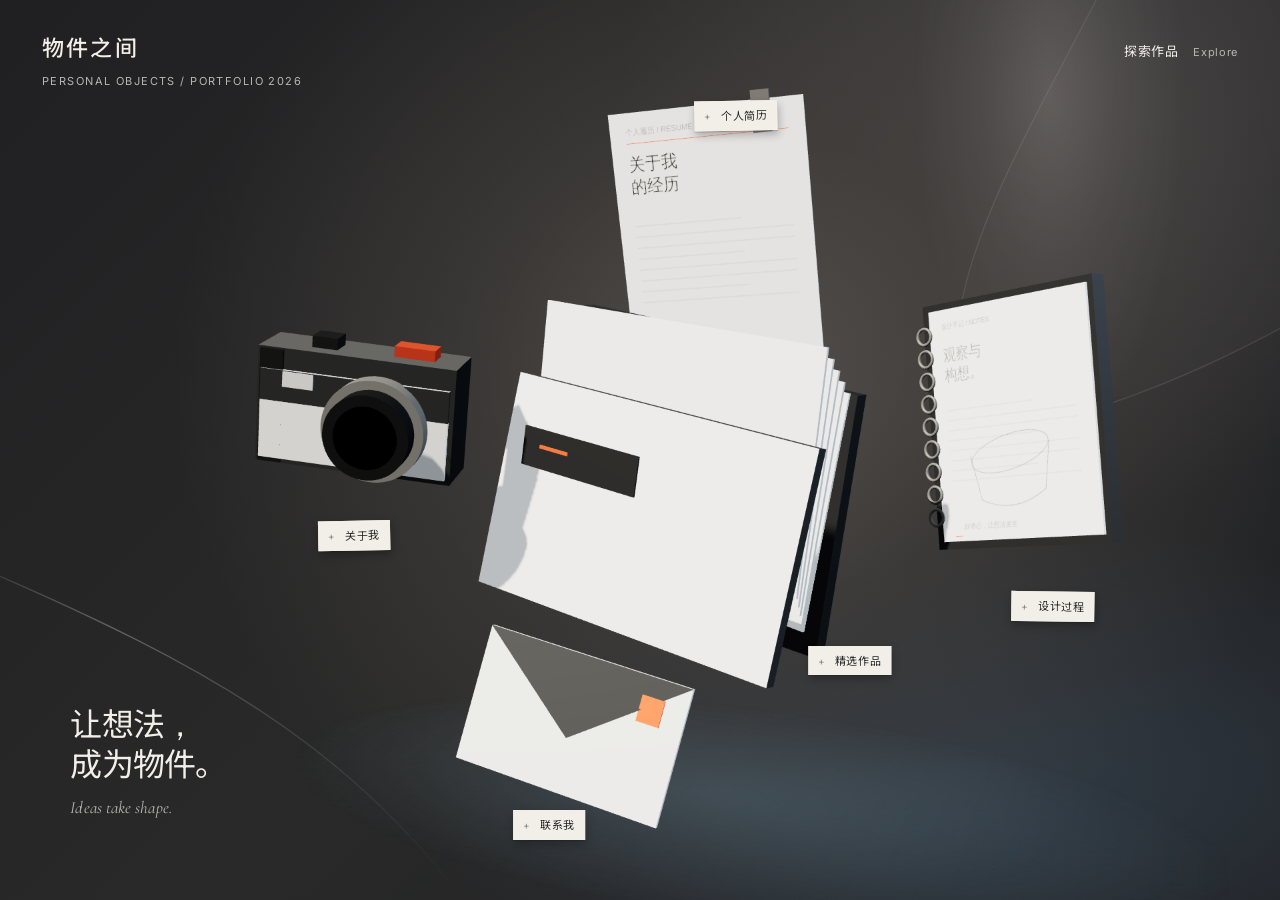
==== index-black.html @ af794c5e "统一蓝黑双主题详情页双栏布局与物件转场，保留首页" ====
<!doctype html><html lang="zh-CN"><head><meta charset="UTF-8"><meta name="viewport" content="width=device-width,initial-scale=1"><title>物件之间 · 工业设计作品集</title><link rel="stylesheet" href="style-black.css"><link rel="stylesheet" href="details.css"></head><body><div class="grain"></div><header><a href="#" id="home">物件之间<span>PERSONAL OBJECTS / PORTFOLIO 2026</span></a><button id="index">探索作品 <small lang="en">Explore</small></button></header><main><div class="intro"><h1>让想法，<br>成为物件。</h1><p class="title-en" lang="en">Ideas take shape.</p></div><div id="scene" aria-label="可探索的三维物件场景"></div><div id="labels"></div><aside id="panel" aria-hidden="true"><button id="close" aria-label="返回物件场景">返回 ×</button><p id="kicker"></p><h2 id="title"></h2><div id="content"></div><p class="prototype-note">交互原型 · 内容待完善 / INTERACTION STUDY</p></aside></main><div id="error" hidden>3D 场景暂不可用，请使用底部导航浏览。</div><script src="three.min.js"></script><script src="app-black.js"></script><script src="details.js"></script></body></html>
---- style-black.css ----
@import url('./noto-sans-sc.css');
@import url('./cormorant-garamond.css');
@import url('./inter.css');

:root{font-family:Inter,'Noto Sans SC',sans-serif;color:#f4f7f9;background:#7694ac;font-synthesis:none}*{box-sizing:border-box}body{margin:0;min-height:100svh;overflow:hidden;background:radial-gradient(ellipse at 62% 82%,#c3d0d5 0%,#8fa8b9 35%,#577e9f 75%,#335e81 100%)}button,a{-webkit-tap-highlight-color:transparent}button{font:inherit;color:inherit;cursor:pointer}button:focus-visible,a:focus-visible{outline:2px solid white;outline-offset:7px}header{position:absolute;z-index:5;inset:32px 42px auto;display:flex;justify-content:space-between;align-items:start}header a{font-size:14px;letter-spacing:.12em;color:inherit;text-decoration:none;font-weight:bold}header a span{display:block;font-size:12px;font-weight:normal;letter-spacing:.14em;margin-top:9px;opacity:.7}header button{background:none;border:1px solid #ffffff65;border-radius:30px;padding:11px 20px;font-size:13px}.intro{position:absolute;left:8%;top:29%;z-index:2;pointer-events:none;transition:opacity .45s,transform .7s}.eyebrow{font-size:11px;letter-spacing:.2em;opacity:.72}h1{font-family:'Noto Sans SC',sans-serif;font-size:clamp(64px,7.5vw,120px);font-weight:normal;letter-spacing:-.065em;line-height:.94;margin:26px 0}h1 em{font-weight:normal}.desc{font-size:14px;line-height:1.9;opacity:.8}.note{display:block;font-family:'Noto Sans SC',sans-serif;font-style:italic;font-size:17px;transform:rotate(-8deg);margin:40px 0 0 70px;color:#e8f1f6}.intro svg{width:140px;height:60px;margin-left:190px;fill:none;stroke:#e6edf3;stroke-width:1.1}#scene{position:absolute;inset:0}canvas{display:block;width:100%;height:100%}.grain{position:fixed;inset:0;z-index:8;opacity:.035;pointer-events:none;background-image:url("data:image/svg+xml,%3Csvg%20viewBox%3D'0%200%20160%20160'%20xmlns%3D'http%3A%2F%2Fwww.w3.org%2F2000%2Fsvg'%3E%3Cfilter%20id%3D'n'%3E%3CfeTurbulence%20type%3D'fractalNoise'%20baseFrequency%3D'.8'%20numOctaves%3D'3'%20stitchTiles%3D'stitch'%2F%3E%3C%2Ffilter%3E%3Cpath%20fill%3D'%23fff'%20filter%3D'url(%23n)'%20opacity%3D'.6'%20d%3D'M0%200h160v160H0z'%2F%3E%3C%2Fsvg%3E")}.hint{position:absolute;bottom:106px;left:60%;transform:translateX(-50%);font-size:12px;letter-spacing:.08em;opacity:.7;white-space:nowrap}footer{position:absolute;bottom:27px;left:42px;right:42px;display:flex;align-items:end;justify-content:space-between;font-size:11px;line-height:1.6;letter-spacing:.05em;z-index:4}footer>span:last-child{text-align:right}nav{display:flex;gap:25px}nav button{background:transparent;border:0;font-size:13px;padding:8px 0;opacity:.8}nav button:hover{opacity:1}#labels{position:absolute;inset:0;pointer-events:none}.object-label{position:absolute;pointer-events:auto;background:#f3f4efed;color:#344554;border:0;padding:7px 12px;border-radius:2px;font-size:12px;box-shadow:0 3px 12px #22415b12;transform:translate(-50%,0);white-space:nowrap;transition:opacity .3s,background .3s}.object-label:hover{background:white}.object-label:before{content:'+';margin-right:8px;color:#6b8090}#panel{position:absolute;z-index:6;top:17%;right:6%;width:34%;max-height:68%;overflow:auto;padding:32px;background:#f2f3ed;color:#35424d;box-shadow:0 25px 80px #173a4e1a;opacity:0;transform:translateY(25px);pointer-events:none;transition:opacity .45s .35s,transform .65s .25s}#panel[aria-hidden=false]{opacity:1;transform:none;pointer-events:auto}#close{float:right;border:0;background:none;color:#546472;font-size:13px;padding:0 0 10px 15px}#kicker{font-size:11px;letter-spacing:.15em;margin:4px 0 35px}h2{font:400 36px 'Noto Sans SC',sans-serif;letter-spacing:-.04em;margin:0 0 24px}#content{font-size:15px;line-height:1.9}#content p{margin:15px 0}#content a{color:#385f7c}#content .sample{border-top:1px solid #c8d0cf;padding:16px 0;font-size:16px}.sample small{display:block;font-size:12px;color:#76838a}.prototype-note{font-size:10px;letter-spacing:.1em;margin-top:35px;color:#89949a}.focused .intro{opacity:0;transform:translateX(-25px)}.focused .hint,.focused .object-label{opacity:0;pointer-events:none}#error{position:absolute;left:35%;top:50%;font-size:16px}@media(max-width:700px){header{inset:24px 22px auto}header button{font-size:11px;padding:9px 12px}header a{font-size:11px}.intro{left:8%;top:16%}.eyebrow{font-size:9px}h1{font-size:66px;margin:18px 0}.desc{font-size:12px}.note,.intro svg{display:none}footer{left:22px;right:22px;bottom:20px}footer>span{display:none}nav{width:100%;justify-content:space-between;gap:8px}nav button{font-size:12px}.hint{left:50%;bottom:80px;font-size:10px}.object-label{font-size:10px;padding:6px 8px}#panel{top:auto;bottom:75px;right:6%;width:88%;max-height:43%;padding:24px}h2{font-size:34px}#kicker{margin-bottom:20px}}@media(prefers-reduced-motion:reduce){*,*:before,*:after{transition-duration:.01ms!important}}



/* Editorial typography. Scene, camera and animation code remain unchanged. */
:root{--type-zh:'Noto Sans SC',sans-serif;--type-ui:Inter,'Noto Sans SC',sans-serif;--type-art:'Cormorant Garamond',serif}
header a{font-family:var(--type-zh);font-size:22px;font-weight:500;line-height:1.35;letter-spacing:.1em}
header a span{font-family:var(--type-ui);font-size:11px;font-weight:400;line-height:1.65;letter-spacing:.13em;margin-top:10px;opacity:1;color:#e2ebf0}
header button{font-family:var(--type-ui);font-size:13px;font-weight:400;letter-spacing:.055em;border:0;border-radius:0;padding:9px 0;background:transparent;color:#f4f7f9}
header button small{font-family:Inter,sans-serif;font-size:11px;letter-spacing:.06em;margin-left:10px;color:#e0e9ef}
.intro{top:25%}
.eyebrow{font-family:var(--type-zh);font-size:11px;font-weight:400;letter-spacing:.18em;line-height:1.8;opacity:1;color:#e0eaf1;margin:0 0 26px}
h1{font-family:var(--type-zh);font-size:clamp(56px,4.7vw,64px);font-weight:400;font-style:normal;letter-spacing:-.035em;line-height:1.25;margin:0;color:#f5f7f8}
.title-en{font-family:var(--type-art);font-size:32px;font-style:italic;font-weight:400;line-height:1.15;letter-spacing:.005em;margin:23px 0 28px;opacity:1;color:#f0f3f4}
.desc{font-family:var(--type-zh);font-size:14px;font-weight:400;line-height:1.85;letter-spacing:.025em;margin:0;opacity:1;color:#edf2f5}
.note{font-family:var(--type-zh);font-size:12px;font-weight:400;font-style:normal;letter-spacing:.12em;line-height:1.7;margin-top:34px;color:#e4edf3}
nav{gap:27px}nav button{font-family:var(--type-zh);font-size:13px;font-weight:400;line-height:1.6;letter-spacing:.055em;opacity:1;color:#f4f7f9}
nav small{display:block;font-family:Inter,sans-serif;font-size:11px;font-weight:500;line-height:1.5;letter-spacing:.06em;margin-top:5px;color:#dce6ed}
footer{bottom:23px}footer>span{font-family:var(--type-zh);font-size:11px;font-weight:400;line-height:1.8;letter-spacing:.055em;color:#ecf2f5}
footer>span span{font-family:Inter,sans-serif;font-size:10px;letter-spacing:.055em;color:#dce6ed}
.hint{font-family:var(--type-zh);font-size:11px;line-height:1.8;letter-spacing:.09em;opacity:1;color:#e7eef2;bottom:110px}
.object-label{font-family:var(--type-zh);font-size:12px;font-weight:400;line-height:1.6;letter-spacing:.085em;color:#39464d;padding:7px 11px;border-radius:0;background:linear-gradient(115deg,#f3f0e8,#eeeee7 60%,#f5f2e9);border:1px solid #faf8ed80;box-shadow:0 1px 1px #253b4820,1px 4px 9px #253b4815}
.object-label:nth-child(2n){rotate:-1.1deg}.object-label:nth-child(3n){rotate:.8deg}
.object-label:before{font-family:Inter,sans-serif;font-size:10px;font-weight:400;margin-right:9px;color:#6a747a}
.object-label:hover{background:#faf7ef;color:#26343d}
#close{font-family:var(--type-ui);font-size:13px;color:#475965}
#kicker{font-family:var(--type-ui);font-size:11px;font-weight:400;line-height:1.8;letter-spacing:.11em;color:#53616a}
h2{font-family:var(--type-zh);font-size:32px;font-weight:400;font-style:normal;line-height:1.4;letter-spacing:-.02em}
#content{font-family:var(--type-zh);font-size:14px;font-weight:400;line-height:1.85}.sample small{font-family:var(--type-ui);font-size:12px;color:#60717a}.prototype-note{font-family:var(--type-ui);font-size:10px;line-height:1.8;color:#62717a}
@media(max-width:700px){header a{font-size:20px}header a span{font-size:10px;letter-spacing:.07em}header button{font-size:12px}header button small{display:none}.intro{top:16%}.eyebrow{font-size:10px;margin-bottom:18px}h1{font-size:clamp(36px,8.7vw,52px);line-height:1.23;letter-spacing:-.035em}.title-en{font-size:28px;margin:15px 0 19px}.desc{font-size:14px;line-height:1.75}nav{gap:6px}nav button{font-size:12px;letter-spacing:.02em}nav small{font-size:10px;margin-top:3px}.object-label{font-size:11px;padding:6px 8px;letter-spacing:.045em}.hint{font-size:10px;bottom:88px}h2{font-size:28px}}
@media(min-width:701px) and (max-height:600px){header{top:24px}.intro{top:23%}.eyebrow{font-size:10px;margin-bottom:12px}h1{font-size:clamp(44px,4.5vw,56px);line-height:1.2}.title-en{font-size:28px;margin:15px 0 17px}.desc{font-size:14px;line-height:1.75}.note,.intro svg,.hint{display:none}footer{bottom:18px}#panel{top:20%;max-height:60%;padding:24px}#kicker{margin-bottom:18px}h2{font-size:29px}}


/* Object-led exhibition composition */
.intro{top:auto;bottom:9%;left:5.5%}h1,.intro h1{font-size:32px;line-height:1.25;font-weight:400;letter-spacing:-.025em;margin:0}.title-en{font-size:17px;line-height:1.3;margin:15px 0 0}.object-label{font-size:11px;padding:5px 9px;letter-spacing:.06em}.object-label.is-hovered{background:#fffaf0;color:#1e303b;box-shadow:0 2px 12px #263c4930}@media(max-width:700px){header{inset:23px 22px auto}header a{font-size:20px}header a span{font-size:9px}.intro{top:auto;bottom:5%;left:7%}.intro h1{font-size:28px}.title-en{font-size:15px;margin-top:10px}.object-label{font-size:11px;padding:5px 7px}#panel{bottom:24px;max-height:48%}}
/* Final 05 theme: single palette shared with Three.js through CSS variables. */
:root{--bg:#222222;--bg-deep:#181818;--bg-light:#303030;--paper:#F7F7F4;--silver:#AEB5B7;--dark:#414141;--gray:#858585;--muted:#B6B6B3;--orange:#FF6138;--edge:#D8D8D5;--white:#FFFFFF;--lens:#111111;color:var(--paper);background:var(--bg)}
body{background:radial-gradient(ellipse at 60% 48%,var(--bg-light) 0%,var(--bg) 63%,var(--bg-deep) 100%)}
.grain{opacity:0}
header a,header button,h1,.intro h1{color:var(--paper)}header a span,header button small,.title-en{color:var(--muted)}
header button:hover,header button:focus-visible{color:var(--paper);text-decoration:underline;text-decoration-color:var(--orange);text-underline-offset:7px;text-decoration-thickness:1px}
button:focus-visible,a:focus-visible{outline-color:var(--orange)}
.object-label{background:var(--paper);color:var(--bg);border-color:var(--paper);box-shadow:0 1px 1px #0003,1px 4px 9px #0004;transition:opacity .3s,background-color .225s,color .225s,border-color .225s}
.object-label:before{color:var(--gray)}
.object-label:hover,.object-label.is-hovered,.object-label[aria-pressed=true]{background:var(--orange);border-color:var(--orange);color:var(--bg)}
.object-label:hover:before,.object-label.is-hovered:before,.object-label[aria-pressed=true]:before{color:var(--bg)}
#panel{background:var(--paper);color:var(--dark);box-shadow:0 25px 80px #0005}#close,#kicker{color:var(--dark)}#close:hover,#content a{color:#bf3e1d}#content .sample{border-color:var(--edge)}.sample small,.prototype-note{color:#666662}

/* Studio tonal separation: scoped paper materials; camera palette is unchanged. */
:root{--folder-cover:#DEDFDA;--folder-board:#B9BDB9;--folder-edge:#C9CDC8;--book-paper:#F3F1E9;--book-cover:#353737;--book-ink:#484B48;--resume-muted:#747771;--envelope-paper:#E3E5DF;--envelope-fold:#CDD1CA;--envelope-edge:#B9BFB7}
body{background:radial-gradient(ellipse at 62% 65%,#505253 0%,#383A3B 48%,transparent 88%),linear-gradient(180deg,#242526 0%,#2B2D2E 100%)}

/* Round 2: scoped product tones; shared camera palette unchanged. */
:root{--folder-cover:#EAE7E0;--folder-board:#555451;--folder-edge:#8C8A85;--book-paper:#F3F0E9;--book-cover:#292929;--book-ink:#686662;--book-rings:#B8B9B6;--resume-paper:#E8E2D8;--resume-ink:#343434;--resume-muted:#77736E;--envelope-paper:#F2EFE8;--envelope-fold:#B8B5AE;--envelope-edge:#4B4A48}

/* Broad studio light fields; transparent WebGL canvas preserves CSS backdrop. */
body{background:radial-gradient(ellipse 75% 85% at 63% 43%,#5C5854 0%,#454341 35%,#303030 65%,transparent 95%),radial-gradient(ellipse 55% 50% at 80% 83%,#45434160 0%,transparent 80%),#202020}

/* Unified industrial archive color blocking; backdrop and typography unchanged. */
:root{--bg:#252525;--lens:#151515;--paper:#F2EFE8;--dark:#252525;--gray:#858585;--silver:#AEB5B7;--folder-cover:#F2EFE8;--folder-board:#252525;--folder-edge:#252525;--book-paper:#F2EFE8;--book-cover:#252525;--book-ink:#858585;--book-rings:#AEB5B7;--resume-paper:#F2EFE8;--resume-ink:#252525;--resume-muted:#858585;--envelope-paper:#F2EFE8;--envelope-fold:#858585;--envelope-edge:#252525}
.object-label:hover,.object-label.is-hovered,.object-label[aria-pressed=true]{color:var(--lens)}

/* Visual subtraction: remove large graphic blocks; retain structural dark surfaces. */
:root{--bg:#292929;--lens:#191919;--paper:#F2EFE8;--dark:#292929;--gray:#858585;--silver:#AEB5B7;--folder-cover:#F2EFE8;--folder-board:#292929;--folder-edge:#292929;--book-paper:#F2EFE8;--book-cover:#292929;--book-ink:#858585;--book-rings:#AEB5B7;--resume-paper:#F2EFE8;--resume-ink:#292929;--resume-muted:#858585;--envelope-paper:#F2EFE8;--envelope-fold:#5B5B5B;--envelope-edge:#292929}

/* Reference-matched static curved smoked glass background. */
body{isolation:isolate;background:radial-gradient(ellipse 47% 64% at 58% 42%,#55504c 0%,#45413eaa 43%,transparent 95%),radial-gradient(ellipse 36% 49% at 82% 12%,#494546 0%,transparent 93%),radial-gradient(ellipse 49% 32% at 76% 86%,#303b46 0%,transparent 90%),linear-gradient(135deg,#202022,#292929 50%,#202124)}
body::before{content:'';position:fixed;inset:0;width:100%;height:100%;z-index:-1;pointer-events:none;transform:none;filter:none;mask-image:none;border-radius:0;background:url("data:image/svg+xml,%3Csvg%20xmlns%3D%22http%3A%2F%2Fwww.w3.org%2F2000%2Fsvg%22%20viewBox%3D%220%200%201672%20941%22%20preserveAspectRatio%3D%22none%22%3E%3Cdefs%3E%3ClinearGradient%20id%3D%22a%22%20x1%3D%220%22%20y1%3D%220%22%20x2%3D%221%22%20y2%3D%221%22%3E%3Cstop%20stop-color%3D%22%23d8d5ce%22%20stop-opacity%3D%22.32%22%2F%3E%3Cstop%20offset%3D%22.5%22%20stop-color%3D%22%23b5b4b1%22%20stop-opacity%3D%22.14%22%2F%3E%3Cstop%20offset%3D%221%22%20stop-color%3D%22%23aaaeb1%22%20stop-opacity%3D%22.23%22%2F%3E%3C%2FlinearGradient%3E%3ClinearGradient%20id%3D%22b%22%3E%3Cstop%20stop-color%3D%22%23d8d5ce%22%20stop-opacity%3D%22.12%22%2F%3E%3Cstop%20offset%3D%22.25%22%20stop-color%3D%22%23d8d5ce%22%20stop-opacity%3D%22.35%22%2F%3E%3Cstop%20offset%3D%221%22%20stop-color%3D%22%23aaaeb1%22%20stop-opacity%3D%220%22%2F%3E%3C%2FlinearGradient%3E%3C%2Fdefs%3E%3Cpath%20d%3D%22M1435%20-5%20C1360%20112%201282%20215%201256%20316%20C1358%20481%201511%20412%201680%20340%20L1680%20-5Z%22%20fill%3D%22%23c9c5c0%22%20fill-opacity%3D%22.018%22%2F%3E%3Cpath%20d%3D%22M1435%20-5%20C1360%20112%201282%20215%201256%20316%22%20fill%3D%22none%22%20stroke%3D%22url(%23a)%22%20stroke-width%3D%221.5%22%2F%3E%3Cpath%20d%3D%22M1270%20454%20C1410%20443%201553%20395%201680%20340%22%20fill%3D%22none%22%20stroke%3D%22url(%23a)%22%20stroke-width%3D%221.5%22%2F%3E%3Cpath%20d%3D%22M-10%20599%20C260%20693%20453%20777%20610%20946%22%20fill%3D%22none%22%20stroke%3D%22url(%23b)%22%20stroke-width%3D%221.5%22%2F%3E%3C%2Fsvg%3E") center/100% 100% no-repeat;opacity:1}
body::after{content:'';position:fixed;inset:0;width:100%;height:100%;z-index:-2;pointer-events:none;transform:none;filter:none;mask-image:none;background:radial-gradient(ellipse 12% 45% at 82% 10%,#d8d5ce2b 0%,#d8d5ce10 45%,transparent 90%);opacity:1}
@media(max-width:700px){body::before{opacity:.55}body::after{opacity:.65}}
---- details.css ----
#panel{position:fixed;inset:6% 2.5% 6% 31%;width:auto;height:88%;max-height:none;padding:clamp(40px,4.4vw,64px);box-shadow:none;border-radius:0;scrollbar-width:thin;scrollbar-color:#85858555 transparent;transition:opacity .55s,transform .55s;transform:translateX(28px)}#panel::-webkit-scrollbar{width:5px}#panel::-webkit-scrollbar-thumb{background:#85858555}#panel[aria-hidden=false]{transform:none}#close{position:sticky;top:0;float:right;background:var(--paper);padding:8px 0 8px 16px;z-index:2}#title{font-size:clamp(36px,3.2vw,48px);line-height:1.25;max-width:85%}#content{font-size:17px;line-height:1.8;max-width:none}#content p{max-width:65ch}#content .sample{padding:28px 0;font-size:20px}.detail-sections{display:grid;grid-template-columns:1fr 1fr;gap:28px;margin-top:40px}.detail-sections section{min-width:0}.detail-sections h3{font-size:21px;font-weight:500}.detail-sections p{font-size:15px;color:#748087}.detail-index{position:fixed;left:4%;top:72%;width:23%;font-size:13px;letter-spacing:.08em;pointer-events:none;opacity:0;transition:opacity .55s}.focused .detail-index{opacity:1}.focused header{pointer-events:none}.focused header #index{visibility:hidden}#content>*{animation:detail-enter .55s both}#content>*:nth-child(2){animation-delay:.08s}@keyframes detail-enter{from{opacity:0;transform:translateY(10px)}to{opacity:1;transform:none}}@media(max-width:1000px){#panel{left:27%;padding:40px}.detail-index{width:20%}}@media(max-width:700px){#panel{inset:30% 4% 2%;height:68%;padding:26px;max-height:none}#title{font-size:36px}#content{font-size:16px}.detail-sections{grid-template-columns:1fr;gap:20px}.detail-index{left:5%;top:24%;width:90%;font-size:11px}.focused header{opacity:0}}@media(prefers-reduced-motion:reduce){#content>*{animation:none}}

.detail-sections figure{margin:0;min-height:180px;background:#8585850c;display:grid;place-items:center;color:#748087;font-size:13px}.detail-sections img{width:100%;height:auto;display:block}#content .detail-gallery{grid-column:1/-1}#content .detail-gallery figure{min-height:260px}@media(max-width:700px){#content .detail-gallery figure{min-height:160px}}
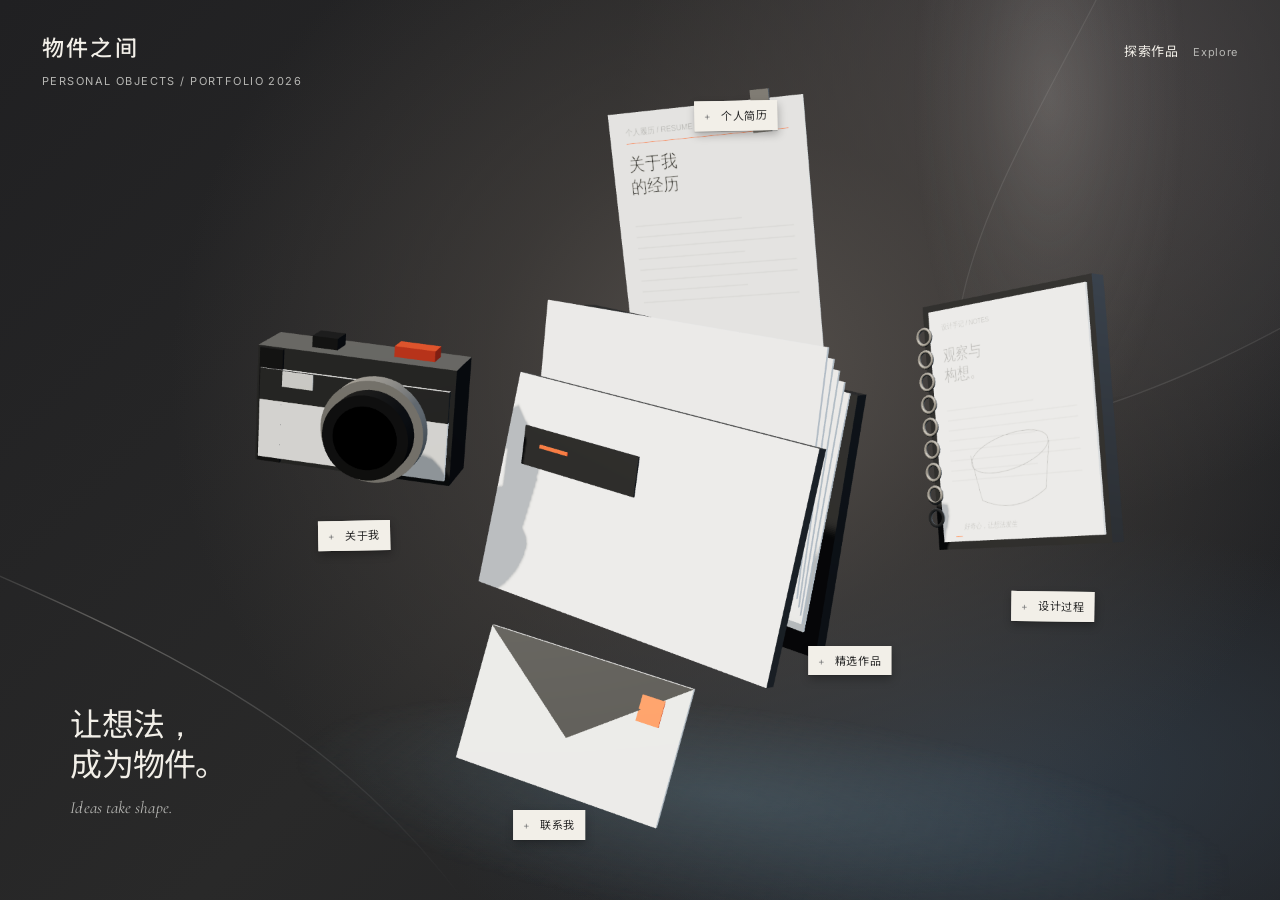
==== commit 7d8f102e: "新增蓝黑双主题作品档案与设计过程浏览功能" ====
--- a/index-black.html
+++ b/index-black.html
@@ -1 +1 @@
-<!doctype html><html lang="zh-CN"><head><meta charset="UTF-8"><meta name="viewport" content="width=device-width,initial-scale=1"><title>物件之间 · 工业设计作品集</title><link rel="stylesheet" href="style-black.css"><link rel="stylesheet" href="details.css"></head><body><div class="grain"></div><header><a href="#" id="home">物件之间<span>PERSONAL OBJECTS / PORTFOLIO 2026</span></a><button id="index">探索作品 <small lang="en">Explore</small></button></header><main><div class="intro"><h1>让想法，<br>成为物件。</h1><p class="title-en" lang="en">Ideas take shape.</p></div><div id="scene" aria-label="可探索的三维物件场景"></div><div id="labels"></div><aside id="panel" aria-hidden="true"><button id="close" aria-label="返回物件场景">返回 ×</button><p id="kicker"></p><h2 id="title"></h2><div id="content"></div><p class="prototype-note">交互原型 · 内容待完善 / INTERACTION STUDY</p></aside></main><div id="error" hidden>3D 场景暂不可用，请使用底部导航浏览。</div><script src="three.min.js"></script><script src="app-black.js"></script><script src="details.js"></script></body></html>
+<!doctype html><html lang="zh-CN"><head><meta charset="UTF-8"><meta name="viewport" content="width=device-width,initial-scale=1"><title>物件之间 · 工业设计作品集</title><link rel="stylesheet" href="style-black.css"><link rel="stylesheet" href="details.css"><link rel="stylesheet" href="archive.css"></head><body><div class="grain"></div><header><a href="#" id="home">物件之间<span>PERSONAL OBJECTS / PORTFOLIO 2026</span></a><button id="index">探索作品 <small lang="en">Explore</small></button></header><main><div class="intro"><h1>让想法，<br>成为物件。</h1><p class="title-en" lang="en">Ideas take shape.</p></div><div id="scene" aria-label="可探索的三维物件场景"></div><div id="labels"></div><aside id="panel" aria-hidden="true"><button id="close" aria-label="返回物件场景">返回 ×</button><p id="kicker"></p><h2 id="title"></h2><div id="content"></div><p class="prototype-note">交互原型 · 内容待完善 / INTERACTION STUDY</p></aside></main><div id="error" hidden>3D 场景暂不可用，请使用底部导航浏览。</div><script src="three.min.js"></script><script src="app-black.js"></script><script src="details.js"></script><script src="projects.js"></script><script src="archive.js"></script></body></html>
--- a/details.css
+++ b/details.css
@@ -1,3 +1,5 @@
 #panel{position:fixed;inset:6% 2.5% 6% 31%;width:auto;height:88%;max-height:none;padding:clamp(40px,4.4vw,64px);box-shadow:none;border-radius:0;scrollbar-width:thin;scrollbar-color:#85858555 transparent;transition:opacity .55s,transform .55s;transform:translateX(28px)}#panel::-webkit-scrollbar{width:5px}#panel::-webkit-scrollbar-thumb{background:#85858555}#panel[aria-hidden=false]{transform:none}#close{position:sticky;top:0;float:right;background:var(--paper);padding:8px 0 8px 16px;z-index:2}#title{font-size:clamp(36px,3.2vw,48px);line-height:1.25;max-width:85%}#content{font-size:17px;line-height:1.8;max-width:none}#content p{max-width:65ch}#content .sample{padding:28px 0;font-size:20px}.detail-sections{display:grid;grid-template-columns:1fr 1fr;gap:28px;margin-top:40px}.detail-sections section{min-width:0}.detail-sections h3{font-size:21px;font-weight:500}.detail-sections p{font-size:15px;color:#748087}.detail-index{position:fixed;left:4%;top:72%;width:23%;font-size:13px;letter-spacing:.08em;pointer-events:none;opacity:0;transition:opacity .55s}.focused .detail-index{opacity:1}.focused header{pointer-events:none}.focused header #index{visibility:hidden}#content>*{animation:detail-enter .55s both}#content>*:nth-child(2){animation-delay:.08s}@keyframes detail-enter{from{opacity:0;transform:translateY(10px)}to{opacity:1;transform:none}}@media(max-width:1000px){#panel{left:27%;padding:40px}.detail-index{width:20%}}@media(max-width:700px){#panel{inset:30% 4% 2%;height:68%;padding:26px;max-height:none}#title{font-size:36px}#content{font-size:16px}.detail-sections{grid-template-columns:1fr;gap:20px}.detail-index{left:5%;top:24%;width:90%;font-size:11px}.focused header{opacity:0}}@media(prefers-reduced-motion:reduce){#content>*{animation:none}}
 
 .detail-sections figure{margin:0;min-height:180px;background:#8585850c;display:grid;place-items:center;color:#748087;font-size:13px}.detail-sections img{width:100%;height:auto;display:block}#content .detail-gallery{grid-column:1/-1}#content .detail-gallery figure{min-height:260px}@media(max-width:700px){#content .detail-gallery figure{min-height:160px}}
+
+#panel{transition:opacity .5s .1s,transform .55s .1s;transition-timing-function:cubic-bezier(.22,.61,.36,1)}#panel[aria-hidden=true]{transition-delay:0s}
--- a/archive.css
+++ b/archive.css
@@ -0,0 +1,2 @@
+.archive-root{min-width:0}.archive-muted{font-size:14px!important;color:#748087}.archive-grid{display:grid;grid-template-columns:1fr 1fr;gap:30px;margin:28px 0}.archive-card{border:0;background:none;text-align:left;padding:0;transition:transform .2s;color:inherit;min-width:0}.archive-card:hover{transform:translateY(-5px)}.archive-card h3{font-size:22px;font-weight:400;margin:12px 0}.archive-card p{font-size:13px}.archive-card small{display:block;margin-top:15px;letter-spacing:.08em}.archive-placeholder{aspect-ratio:4/3;background:linear-gradient(140deg,#c8ced122,#899ba044);display:grid;place-items:center;font-size:12px;color:#748087;letter-spacing:.08em}.archive-controls,.archive-stages{display:flex;flex-wrap:wrap;gap:12px;align-items:center;margin:24px 0}.archive-root button{font:inherit;color:inherit;cursor:pointer}.archive-controls button,.archive-stages button,.archive-root>button{border:0;border-bottom:1px solid transparent;background:transparent;font-size:13px;padding:8px 0}.archive-root button[aria-pressed=true],.archive-root button[aria-current=true]{border-bottom-color:currentColor}.archive-project-title{font-size:32px;font-weight:400;margin:16px 0}.archive-image{display:block;border:0;padding:0;width:100%;background:none}.archive-image img{width:100%;height:auto;display:block}.archive-root figure{margin:28px 0}.archive-root figcaption{font-size:13px;color:#748087}.archive-sheet{animation:archive-reveal .3s both}.archive-lightbox{max-width:90vw;max-height:85vh;border:0;padding:20px;background:var(--paper);color:var(--dark)}.archive-lightbox img{max-width:80vw;max-height:70vh;object-fit:contain}.archive-lightbox::backdrop{background:#0008}@keyframes archive-reveal{from{opacity:0;transform:translateY(8px)}to{opacity:1;transform:none}}@media(max-width:700px){.archive-grid{grid-template-columns:1fr;gap:24px}.archive-stages{flex-wrap:nowrap;overflow:auto}.archive-stages button{white-space:nowrap}}@media(prefers-reduced-motion:reduce){.archive-card{transition:none}.archive-sheet{animation:none}}
+.archive-cover{width:100%;aspect-ratio:4/3;object-fit:cover;display:block}
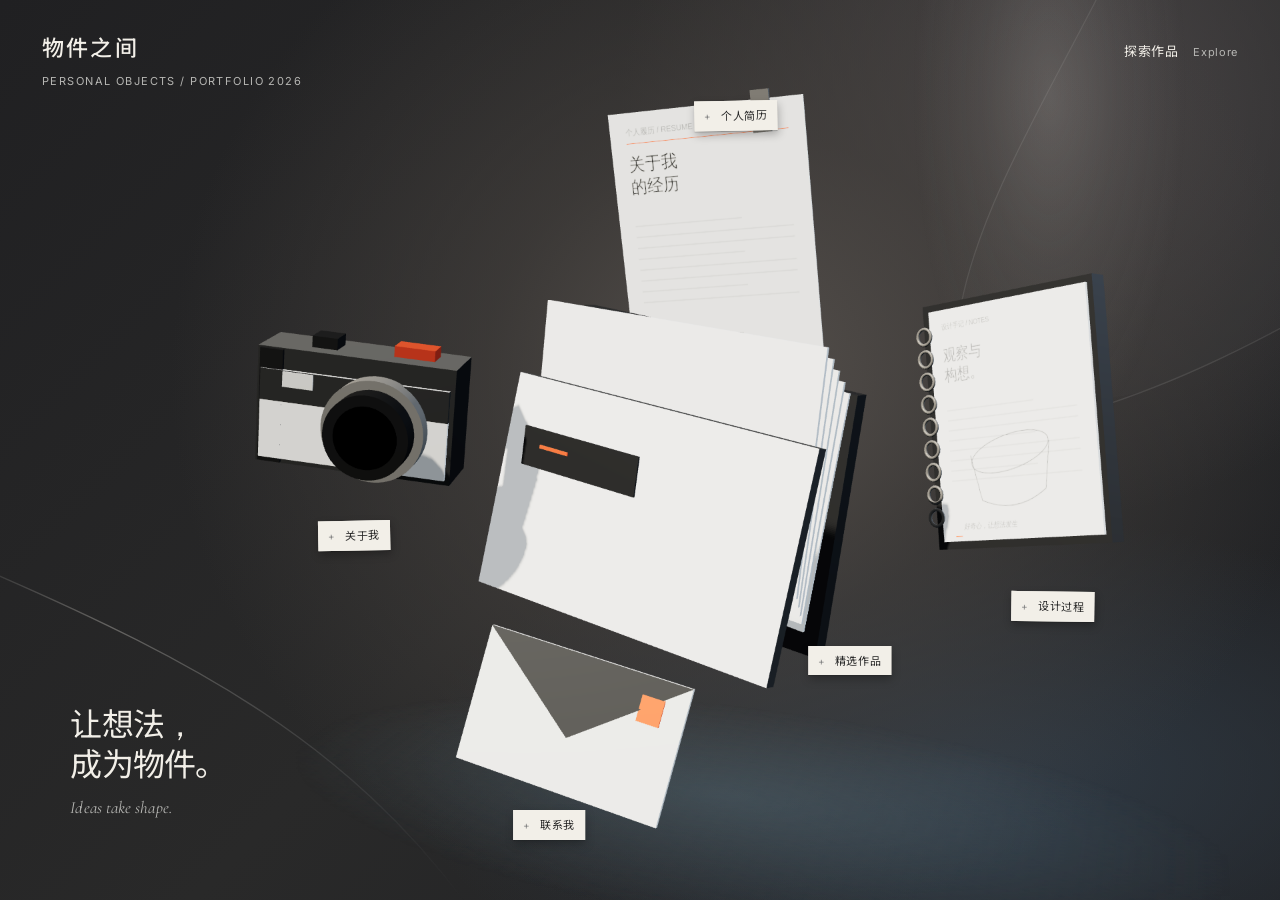
==== commit 4e40393e: "Publish current blue and black portfolios with interaction design focus" ====
--- a/index-black.html
+++ b/index-black.html
@@ -1 +1 @@
-<!doctype html><html lang="zh-CN"><head><meta charset="UTF-8"><meta name="viewport" content="width=device-width,initial-scale=1"><title>物件之间 · 工业设计作品集</title><link rel="stylesheet" href="style-black.css"><link rel="stylesheet" href="details.css"><link rel="stylesheet" href="archive.css"></head><body><div class="grain"></div><header><a href="#" id="home">物件之间<span>PERSONAL OBJECTS / PORTFOLIO 2026</span></a><button id="index">探索作品 <small lang="en">Explore</small></button></header><main><div class="intro"><h1>让想法，<br>成为物件。</h1><p class="title-en" lang="en">Ideas take shape.</p></div><div id="scene" aria-label="可探索的三维物件场景"></div><div id="labels"></div><aside id="panel" aria-hidden="true"><button id="close" aria-label="返回物件场景">返回 ×</button><p id="kicker"></p><h2 id="title"></h2><div id="content"></div><p class="prototype-note">交互原型 · 内容待完善 / INTERACTION STUDY</p></aside></main><div id="error" hidden>3D 场景暂不可用，请使用底部导航浏览。</div><script src="three.min.js"></script><script src="app-black.js"></script><script src="details.js"></script><script src="projects.js"></script><script src="archive.js"></script></body></html>
+<!doctype html><html lang="zh-CN"><head><meta charset="UTF-8"><meta name="viewport" content="width=device-width,initial-scale=1"><title>物件之间 · 交互设计作品集</title><link rel="stylesheet" href="style-black.css"><link rel="stylesheet" href="details.css"><link rel="stylesheet" href="archive.css"></head><body><div class="grain"></div><header><a href="#" id="home">物件之间<span>PERSONAL OBJECTS / PORTFOLIO 2026</span></a><button id="index">探索作品 <small lang="en">Explore</small></button></header><main><div class="intro"><h1>让想法，<br>成为物件。</h1><p class="title-en" lang="en">Ideas take shape.</p></div><div id="scene" aria-label="可探索的三维物件场景"></div><div id="labels"></div><aside id="panel" aria-hidden="true"><button id="close" aria-label="返回物件场景">返回 ×</button><p id="kicker"></p><h2 id="title"></h2><div id="content"></div><p class="prototype-note">交互原型 · 内容待完善 / INTERACTION STUDY</p></aside></main><div id="error" hidden>3D 场景暂不可用，请使用底部导航浏览。</div><script src="three.min.js"></script><script src="app-black.js"></script><script src="details.js"></script><script src="projects.js"></script><script src="archive.js"></script></body></html>
